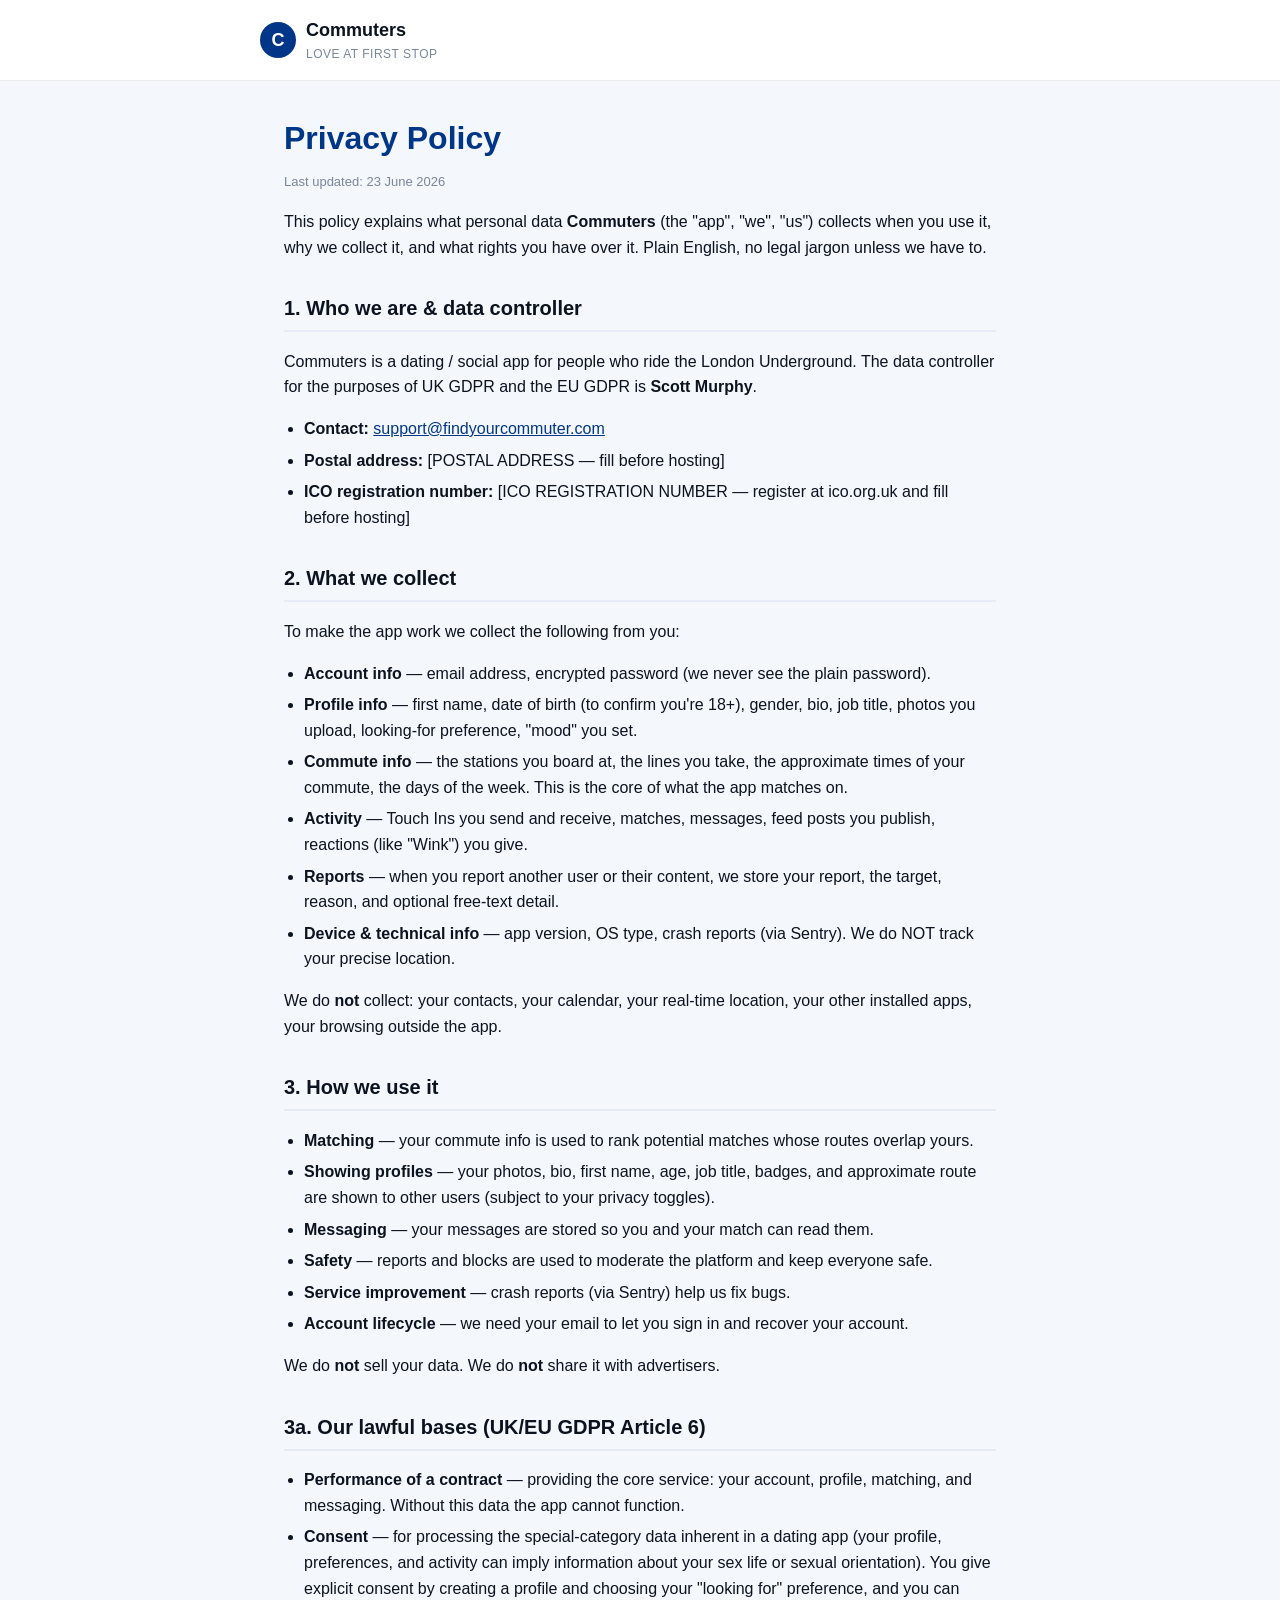
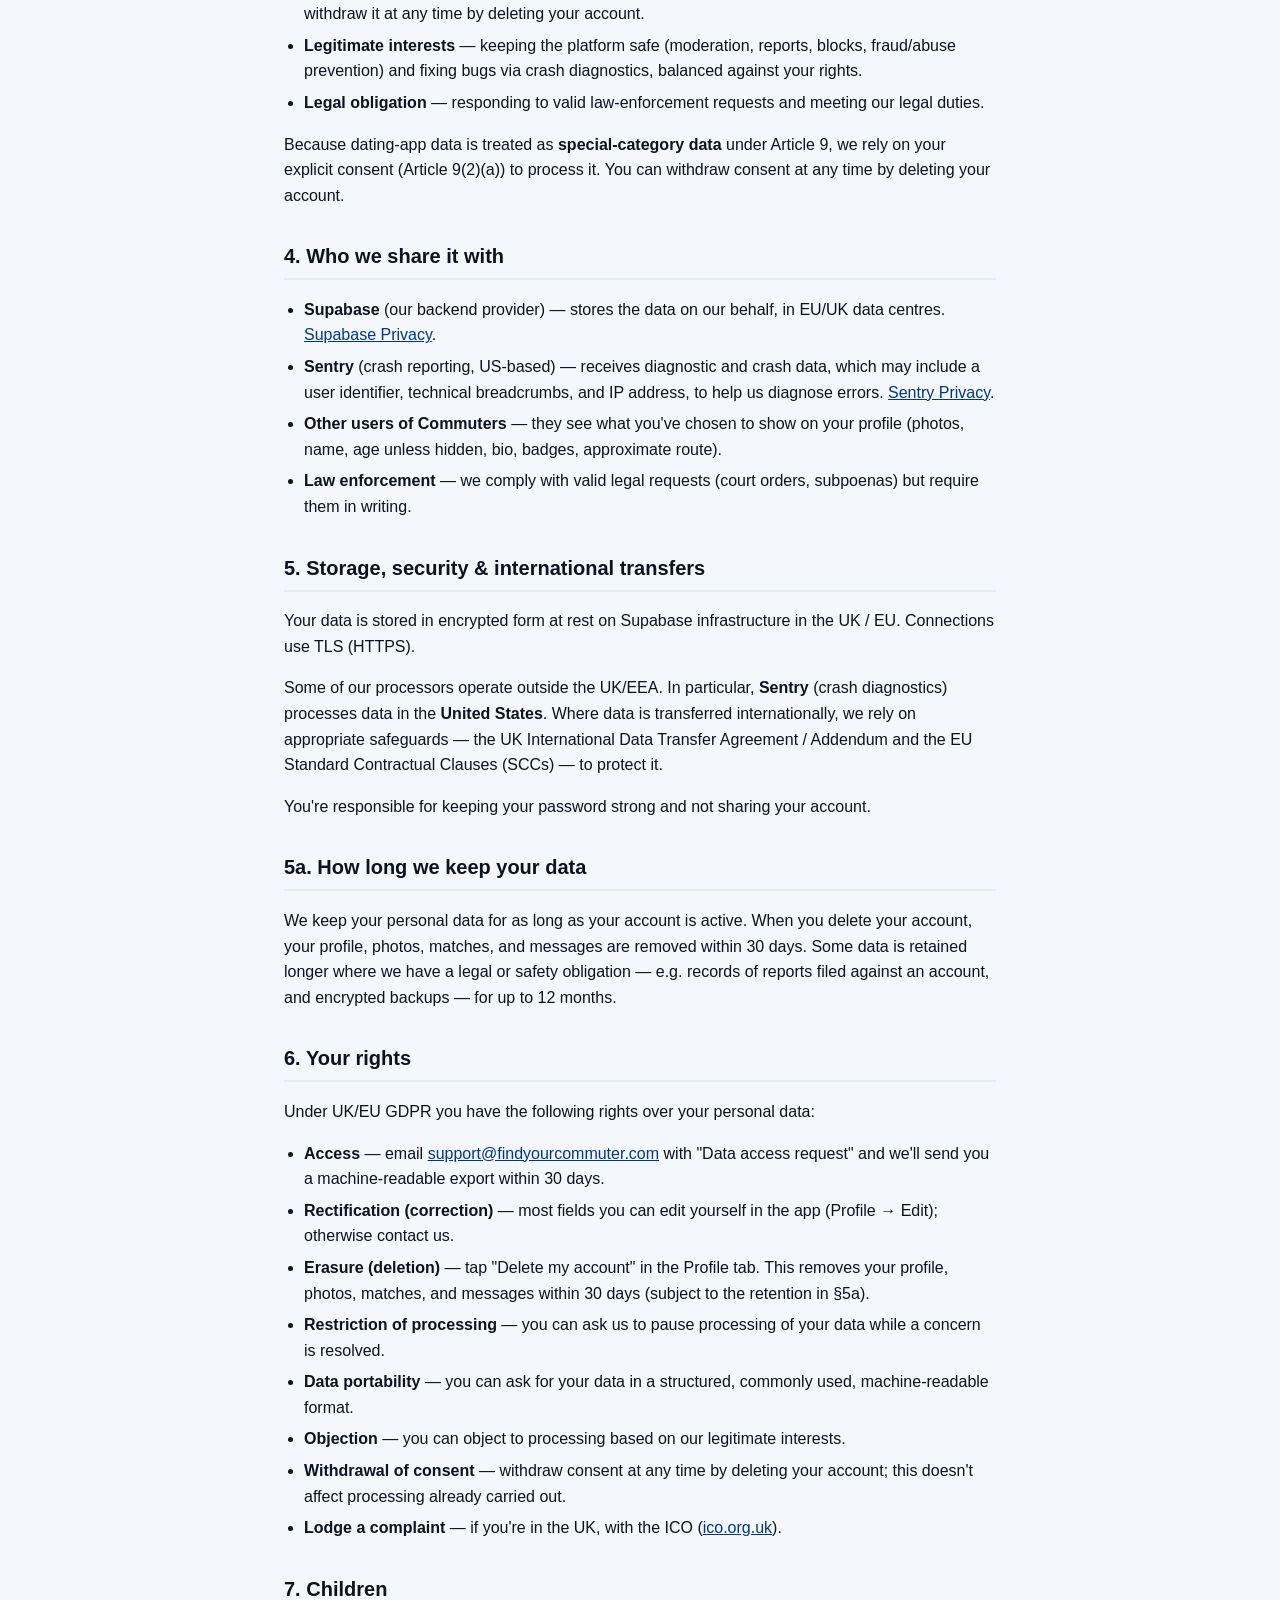
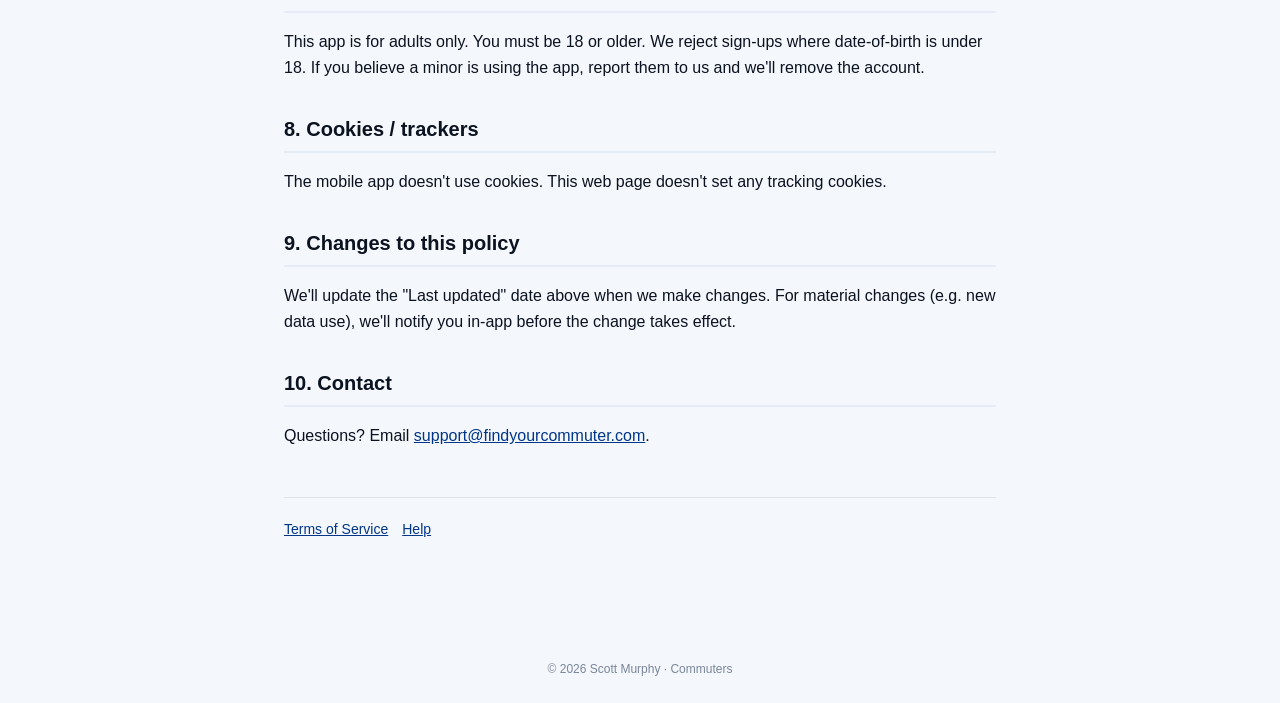
==== privacy.html @ c4fc3724 "Commuters legal pages (privacy, terms, help)" ====
<!DOCTYPE html>
<html lang="en">
<head>
  <meta charset="UTF-8">
  <meta name="viewport" content="width=device-width, initial-scale=1.0">
  <title>Privacy Policy · Commuters</title>
  <link rel="stylesheet" href="_style.css">
</head>
<body>
  <header>
    <div class="brand">
      <div class="dot">C</div>
      <div>
        <h1>Commuters</h1>
        <div class="tag">Love at First Stop</div>
      </div>
    </div>
  </header>
  <main>
    <h1>Privacy Policy</h1>
    <p class="updated">Last updated: 23 June 2026</p>

    <p>This policy explains what personal data <strong>Commuters</strong> (the "app", "we", "us") collects when you use it, why we collect it, and what rights you have over it. Plain English, no legal jargon unless we have to.</p>

    <h2>1. Who we are &amp; data controller</h2>
    <p>Commuters is a dating / social app for people who ride the London Underground. The data controller for the purposes of UK GDPR and the EU GDPR is <strong>Scott Murphy</strong>.</p>
    <ul>
      <li><strong>Contact:</strong> <a href="mailto:support@findyourcommuter.com">support@findyourcommuter.com</a></li>
      <li><strong>Postal address:</strong> [POSTAL ADDRESS — fill before hosting]</li>
      <li><strong>ICO registration number:</strong> [ICO REGISTRATION NUMBER — register at ico.org.uk and fill before hosting]</li>
    </ul>

    <h2>2. What we collect</h2>
    <p>To make the app work we collect the following from you:</p>
    <ul>
      <li><strong>Account info</strong> — email address, encrypted password (we never see the plain password).</li>
      <li><strong>Profile info</strong> — first name, date of birth (to confirm you're 18+), gender, bio, job title, photos you upload, looking-for preference, "mood" you set.</li>
      <li><strong>Commute info</strong> — the stations you board at, the lines you take, the approximate times of your commute, the days of the week. This is the core of what the app matches on.</li>
      <li><strong>Activity</strong> — Touch Ins you send and receive, matches, messages, feed posts you publish, reactions (like "Wink") you give.</li>
      <li><strong>Reports</strong> — when you report another user or their content, we store your report, the target, reason, and optional free-text detail.</li>
      <li><strong>Device & technical info</strong> — app version, OS type, crash reports (via Sentry). We do NOT track your precise location.</li>
    </ul>
    <p>We do <strong>not</strong> collect: your contacts, your calendar, your real-time location, your other installed apps, your browsing outside the app.</p>

    <h2>3. How we use it</h2>
    <ul>
      <li><strong>Matching</strong> — your commute info is used to rank potential matches whose routes overlap yours.</li>
      <li><strong>Showing profiles</strong> — your photos, bio, first name, age, job title, badges, and approximate route are shown to other users (subject to your privacy toggles).</li>
      <li><strong>Messaging</strong> — your messages are stored so you and your match can read them.</li>
      <li><strong>Safety</strong> — reports and blocks are used to moderate the platform and keep everyone safe.</li>
      <li><strong>Service improvement</strong> — crash reports (via Sentry) help us fix bugs.</li>
      <li><strong>Account lifecycle</strong> — we need your email to let you sign in and recover your account.</li>
    </ul>
    <p>We do <strong>not</strong> sell your data. We do <strong>not</strong> share it with advertisers.</p>

    <h2>3a. Our lawful bases (UK/EU GDPR Article 6)</h2>
    <ul>
      <li><strong>Performance of a contract</strong> — providing the core service: your account, profile, matching, and messaging. Without this data the app cannot function.</li>
      <li><strong>Consent</strong> — for processing the special-category data inherent in a dating app (your profile, preferences, and activity can imply information about your sex life or sexual orientation). You give explicit consent by creating a profile and choosing your "looking for" preference, and you can withdraw it at any time by deleting your account.</li>
      <li><strong>Legitimate interests</strong> — keeping the platform safe (moderation, reports, blocks, fraud/abuse prevention) and fixing bugs via crash diagnostics, balanced against your rights.</li>
      <li><strong>Legal obligation</strong> — responding to valid law-enforcement requests and meeting our legal duties.</li>
    </ul>
    <p>Because dating-app data is treated as <strong>special-category data</strong> under Article 9, we rely on your explicit consent (Article 9(2)(a)) to process it. You can withdraw consent at any time by deleting your account.</p>

    <h2>4. Who we share it with</h2>
    <ul>
      <li><strong>Supabase</strong> (our backend provider) — stores the data on our behalf, in EU/UK data centres. <a href="https://supabase.com/privacy" target="_blank" rel="noopener">Supabase Privacy</a>.</li>
      <li><strong>Sentry</strong> (crash reporting, US-based) — receives diagnostic and crash data, which may include a user identifier, technical breadcrumbs, and IP address, to help us diagnose errors. <a href="https://sentry.io/privacy/" target="_blank" rel="noopener">Sentry Privacy</a>.</li>
      <li><strong>Other users of Commuters</strong> — they see what you've chosen to show on your profile (photos, name, age unless hidden, bio, badges, approximate route).</li>
      <li><strong>Law enforcement</strong> — we comply with valid legal requests (court orders, subpoenas) but require them in writing.</li>
    </ul>

    <h2>5. Storage, security & international transfers</h2>
    <p>Your data is stored in encrypted form at rest on Supabase infrastructure in the UK / EU. Connections use TLS (HTTPS).</p>
    <p>Some of our processors operate outside the UK/EEA. In particular, <strong>Sentry</strong> (crash diagnostics) processes data in the <strong>United States</strong>. Where data is transferred internationally, we rely on appropriate safeguards — the UK International Data Transfer Agreement / Addendum and the EU Standard Contractual Clauses (SCCs) — to protect it.</p>
    <p>You're responsible for keeping your password strong and not sharing your account.</p>

    <h2>5a. How long we keep your data</h2>
    <p>We keep your personal data for as long as your account is active. When you delete your account, your profile, photos, matches, and messages are removed within 30 days. Some data is retained longer where we have a legal or safety obligation — e.g. records of reports filed against an account, and encrypted backups — for up to 12 months.</p>

    <h2>6. Your rights</h2>
    <p>Under UK/EU GDPR you have the following rights over your personal data:</p>
    <ul>
      <li><strong>Access</strong> — email <a href="mailto:support@findyourcommuter.com">support@findyourcommuter.com</a> with "Data access request" and we'll send you a machine-readable export within 30 days.</li>
      <li><strong>Rectification (correction)</strong> — most fields you can edit yourself in the app (Profile → Edit); otherwise contact us.</li>
      <li><strong>Erasure (deletion)</strong> — tap "Delete my account" in the Profile tab. This removes your profile, photos, matches, and messages within 30 days (subject to the retention in §5a).</li>
      <li><strong>Restriction of processing</strong> — you can ask us to pause processing of your data while a concern is resolved.</li>
      <li><strong>Data portability</strong> — you can ask for your data in a structured, commonly used, machine-readable format.</li>
      <li><strong>Objection</strong> — you can object to processing based on our legitimate interests.</li>
      <li><strong>Withdrawal of consent</strong> — withdraw consent at any time by deleting your account; this doesn't affect processing already carried out.</li>
      <li><strong>Lodge a complaint</strong> — if you're in the UK, with the ICO (<a href="https://ico.org.uk" target="_blank" rel="noopener">ico.org.uk</a>).</li>
    </ul>

    <h2>7. Children</h2>
    <p>This app is for adults only. You must be 18 or older. We reject sign-ups where date-of-birth is under 18. If you believe a minor is using the app, report them to us and we'll remove the account.</p>

    <h2>8. Cookies / trackers</h2>
    <p>The mobile app doesn't use cookies. This web page doesn't set any tracking cookies.</p>

    <h2>9. Changes to this policy</h2>
    <p>We'll update the "Last updated" date above when we make changes. For material changes (e.g. new data use), we'll notify you in-app before the change takes effect.</p>

    <h2>10. Contact</h2>
    <p>Questions? Email <a href="mailto:support@findyourcommuter.com">support@findyourcommuter.com</a>.</p>

    <nav class="crosslinks">
      <a href="terms.html">Terms of Service</a>
      <a href="help.html">Help</a>
    </nav>
  </main>
  <footer>© 2026 Scott Murphy · Commuters</footer>
</body>
</html>
---- _style.css ----
/* Shared style for Commuters legal pages */
:root {
  --primary: #003688;
  --primary-soft: #E6ECF7;
  --ink: #0B1220;
  --ink-2: #3A4558;
  --ink-3: #7A869A;
  --bg: #F4F7FB;
  --touchin: #E8593C;
  --hair: rgba(0,0,0,0.08);
}
* { box-sizing: border-box; }
body {
  margin: 0;
  font-family: -apple-system, BlinkMacSystemFont, "Segoe UI", Roboto, "Helvetica Neue", Arial, sans-serif;
  color: var(--ink);
  background: var(--bg);
  line-height: 1.6;
}
header {
  background: white;
  border-bottom: 1px solid var(--hair);
  padding: 16px 24px;
  position: sticky;
  top: 0;
  z-index: 10;
}
header .brand {
  display: flex;
  align-items: center;
  gap: 10px;
  max-width: 760px;
  margin: 0 auto;
}
header .dot {
  width: 36px;
  height: 36px;
  background: var(--primary);
  border-radius: 50%;
  display: grid;
  place-items: center;
  color: white;
  font-weight: 700;
  font-size: 18px;
}
header h1 {
  margin: 0;
  font-size: 18px;
  font-weight: 700;
}
header .tag {
  color: var(--ink-3);
  font-size: 12px;
  letter-spacing: 0.5px;
  text-transform: uppercase;
}
main {
  max-width: 760px;
  margin: 0 auto;
  padding: 32px 24px 96px;
}
main h1 {
  font-size: 32px;
  margin: 0 0 8px;
  color: var(--primary);
}
main p.updated {
  color: var(--ink-3);
  font-size: 13px;
  margin-top: 0;
}
main h2 {
  font-size: 20px;
  margin-top: 32px;
  color: var(--ink);
  border-bottom: 2px solid var(--primary-soft);
  padding-bottom: 6px;
}
main h3 {
  font-size: 16px;
  margin-top: 20px;
  color: var(--ink);
}
main a {
  color: var(--primary);
}
main ul { padding-left: 20px; }
main li { margin-bottom: 6px; }
main code {
  background: var(--primary-soft);
  padding: 2px 6px;
  border-radius: 4px;
  font-size: 13px;
}
nav.crosslinks {
  display: flex;
  gap: 14px;
  margin-top: 48px;
  padding-top: 20px;
  border-top: 1px solid var(--hair);
  font-size: 14px;
}
footer {
  text-align: center;
  color: var(--ink-3);
  font-size: 12px;
  padding: 24px;
}
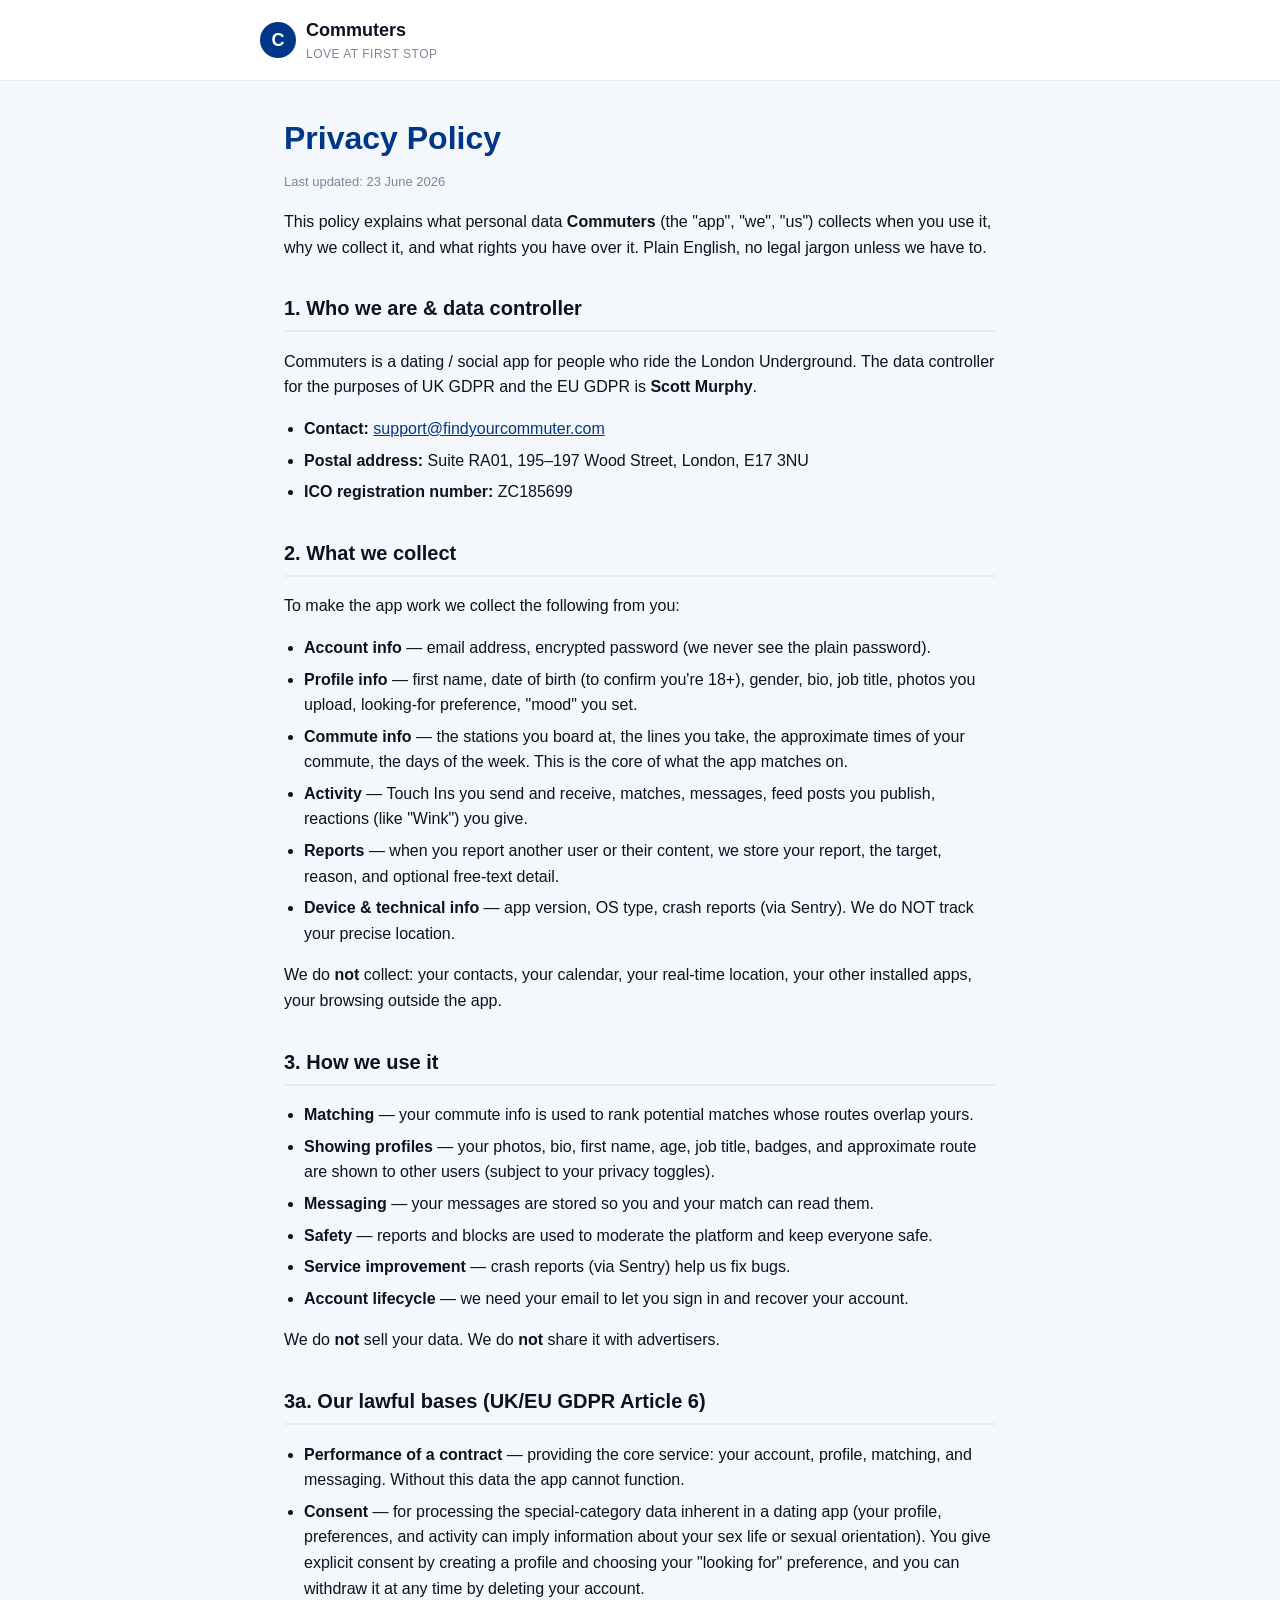
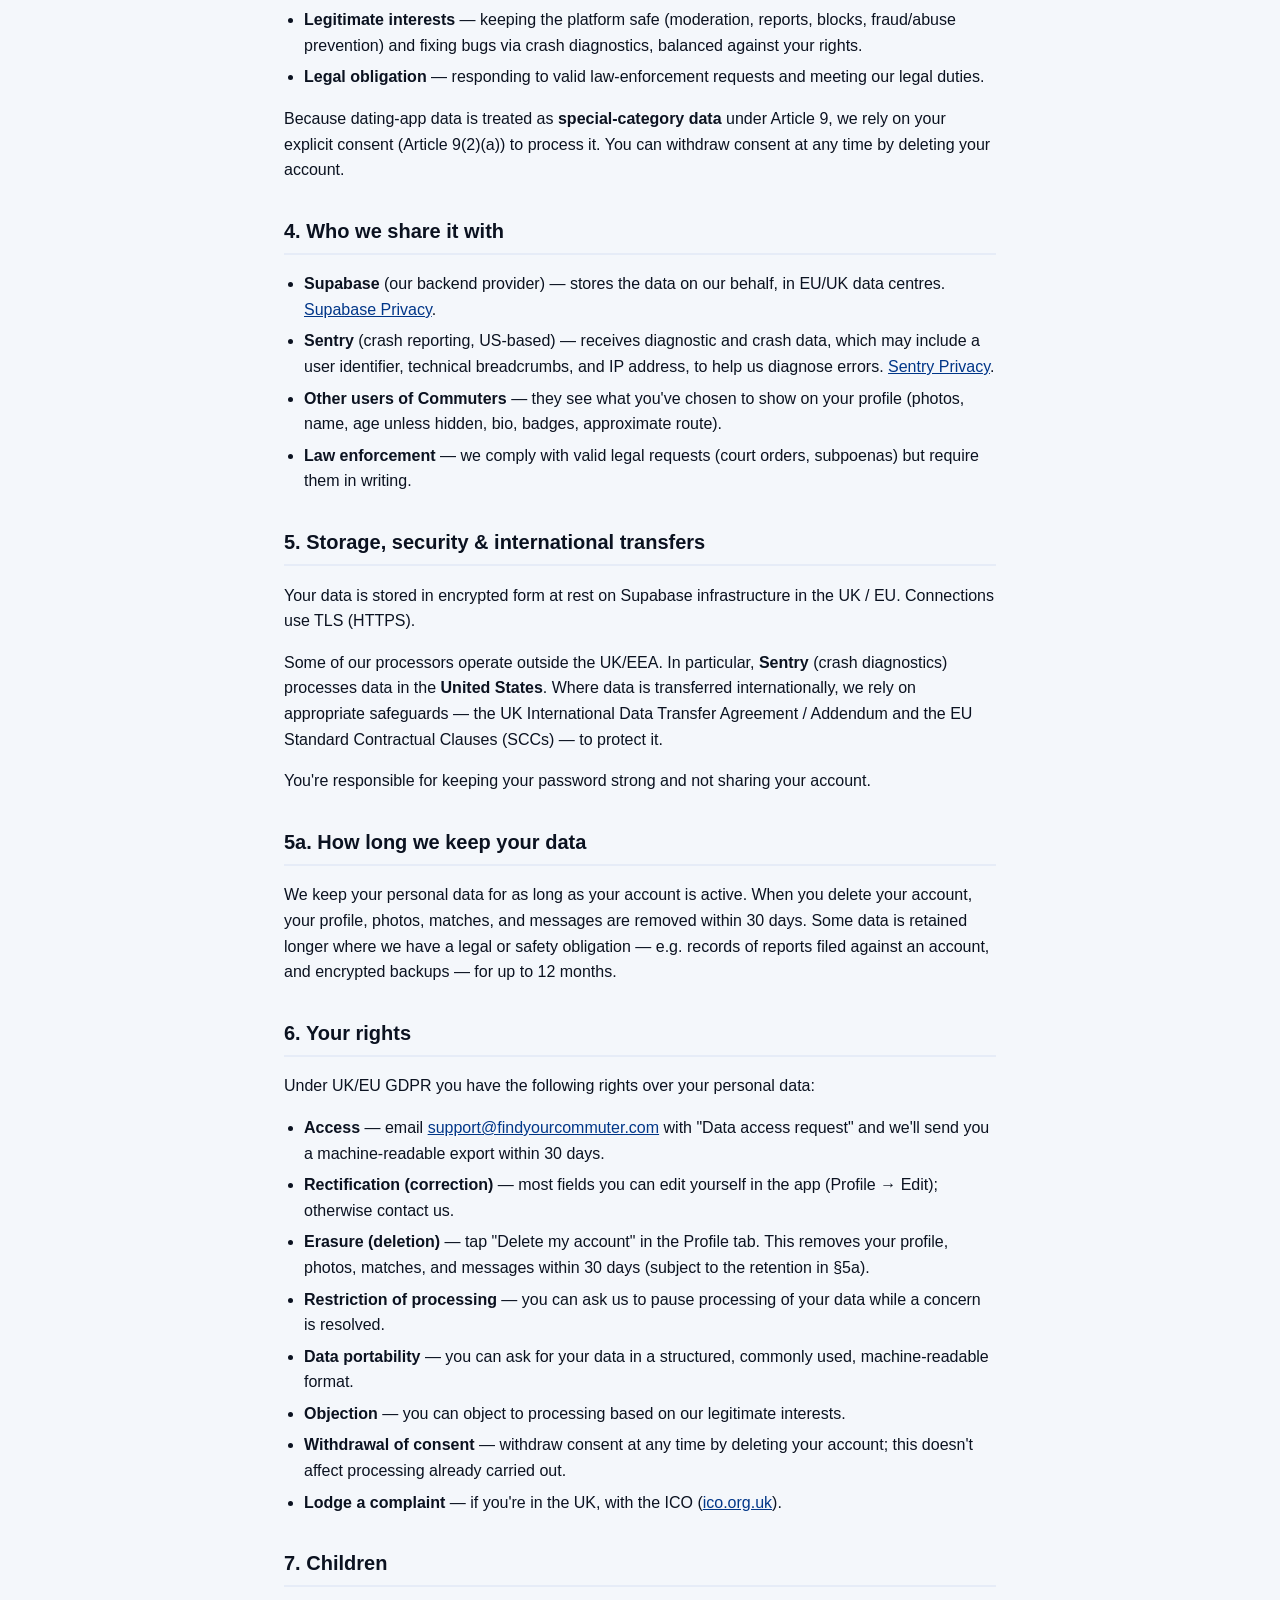
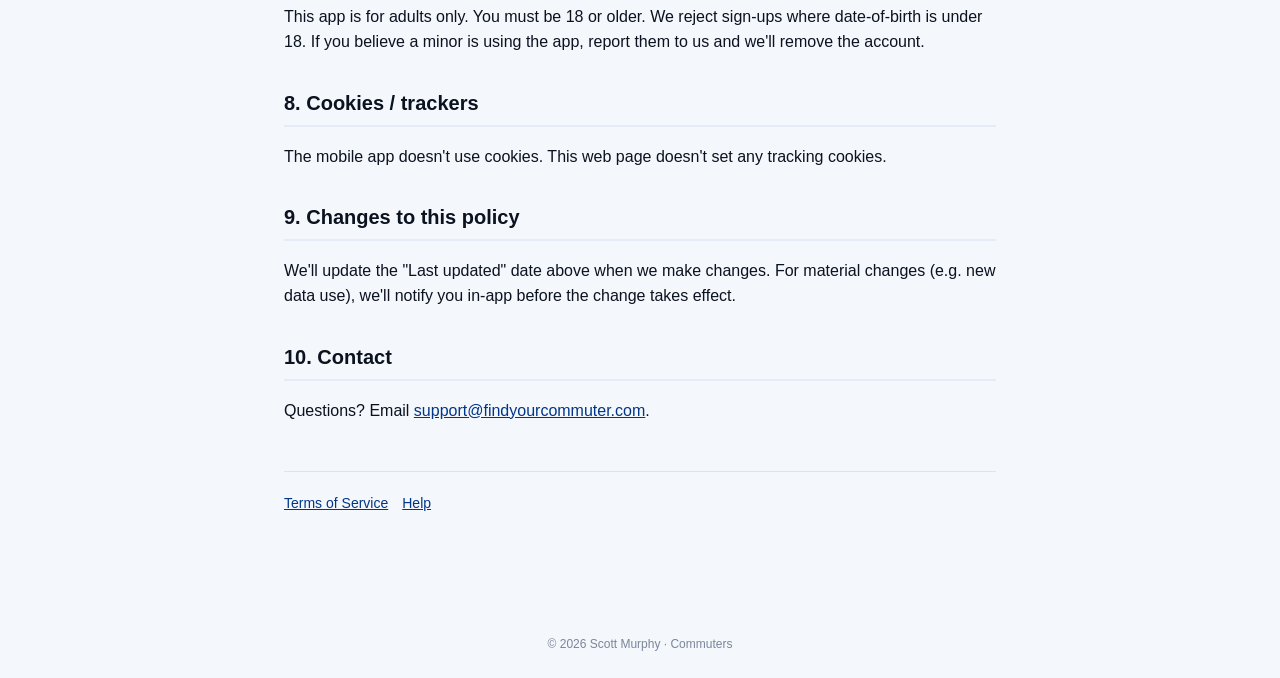
==== commit 83cc9961: "Fill data controller address + ICO registration number" ====
--- a/privacy.html
+++ b/privacy.html
@@ -26,8 +26,8 @@
     <p>Commuters is a dating / social app for people who ride the London Underground. The data controller for the purposes of UK GDPR and the EU GDPR is <strong>Scott Murphy</strong>.</p>
     <ul>
       <li><strong>Contact:</strong> <a href="mailto:support@findyourcommuter.com">support@findyourcommuter.com</a></li>
-      <li><strong>Postal address:</strong> [POSTAL ADDRESS — fill before hosting]</li>
-      <li><strong>ICO registration number:</strong> [ICO REGISTRATION NUMBER — register at ico.org.uk and fill before hosting]</li>
+      <li><strong>Postal address:</strong> Suite RA01, 195–197 Wood Street, London, E17 3NU</li>
+      <li><strong>ICO registration number:</strong> ZC185699</li>
     </ul>
 
     <h2>2. What we collect</h2>
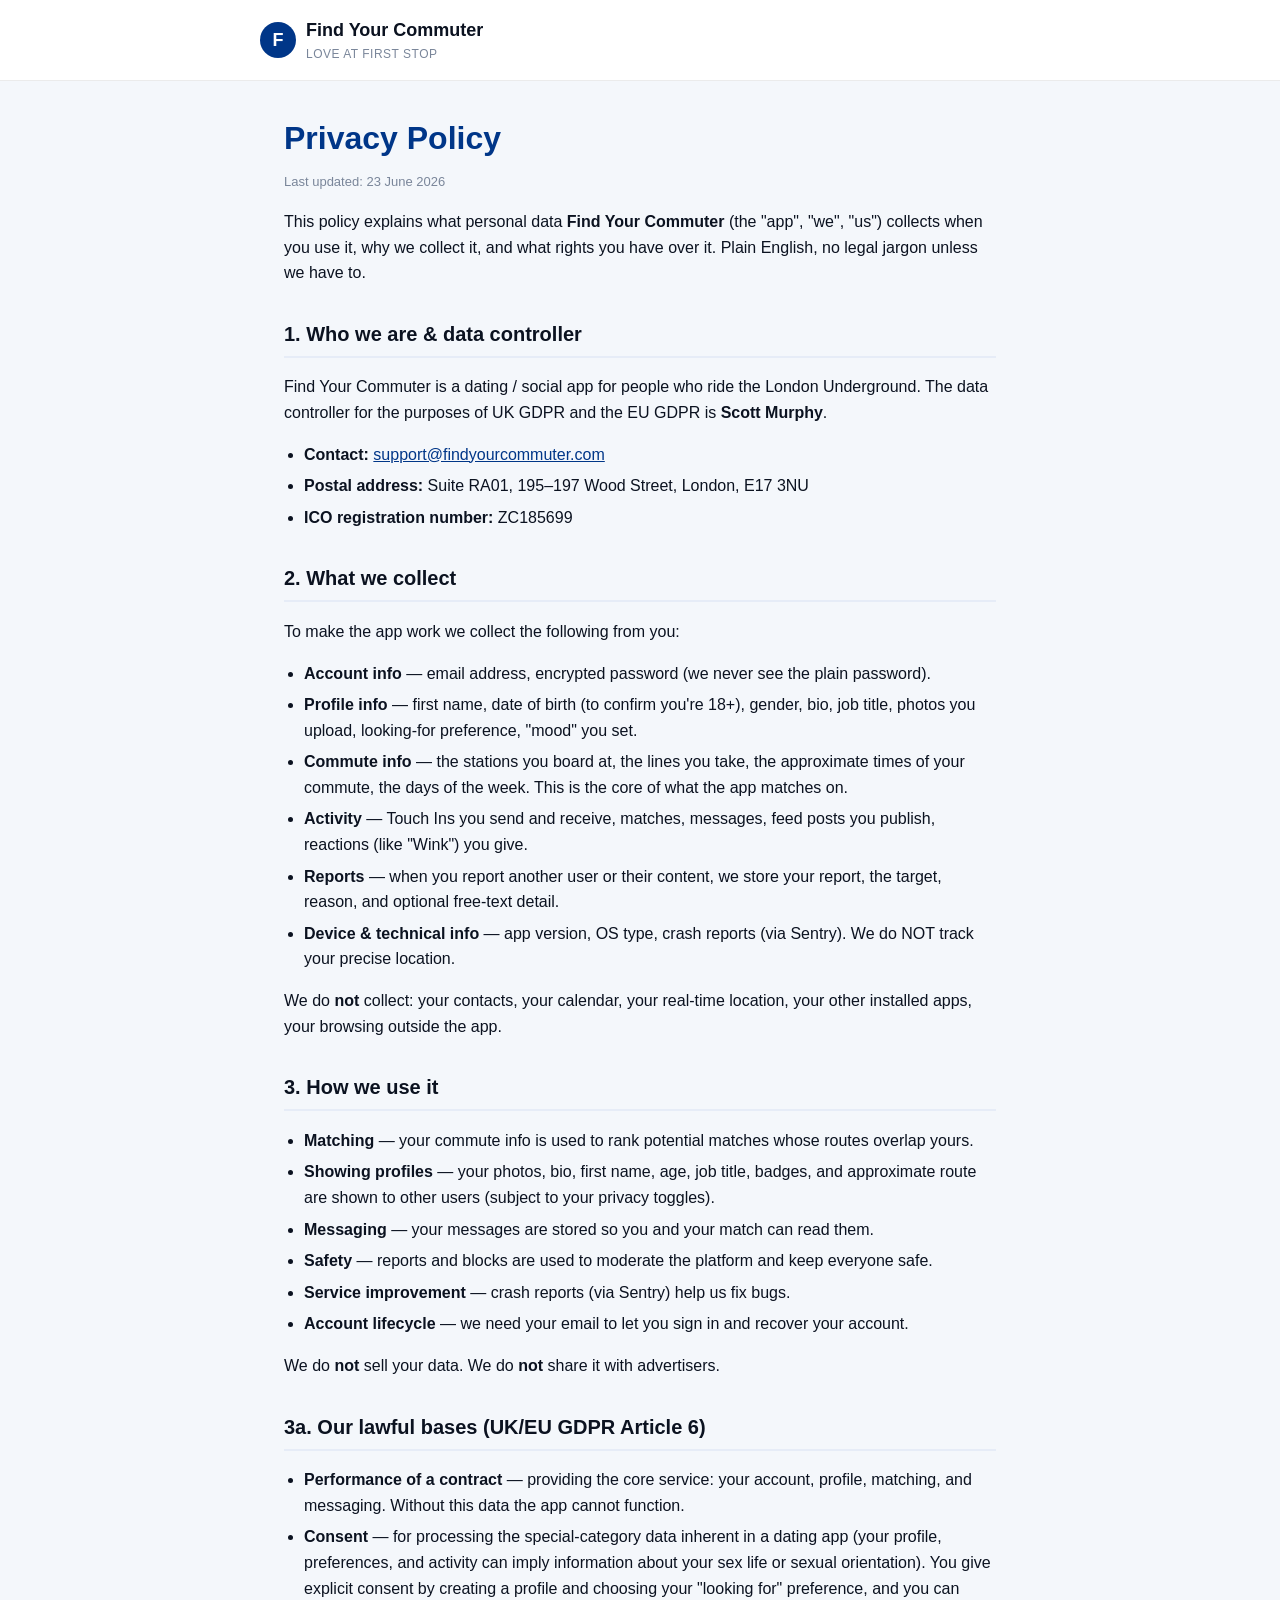
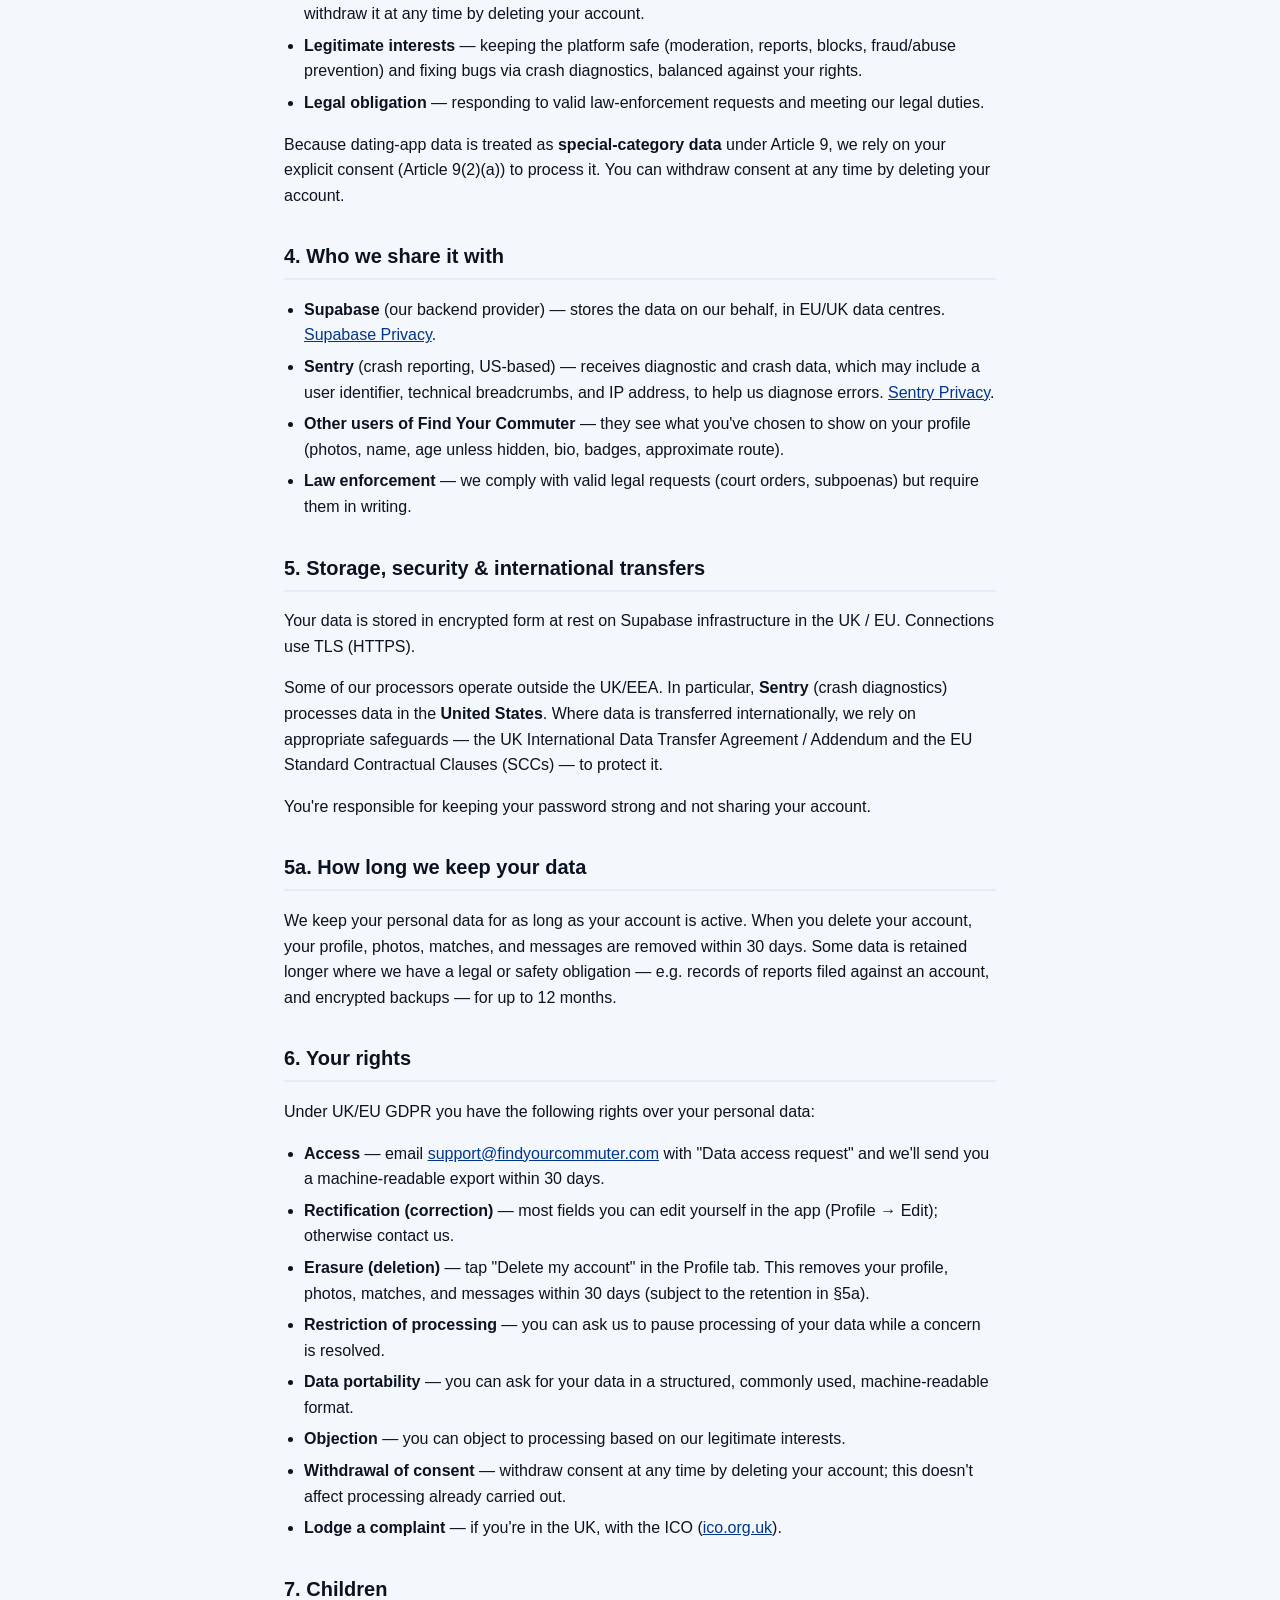
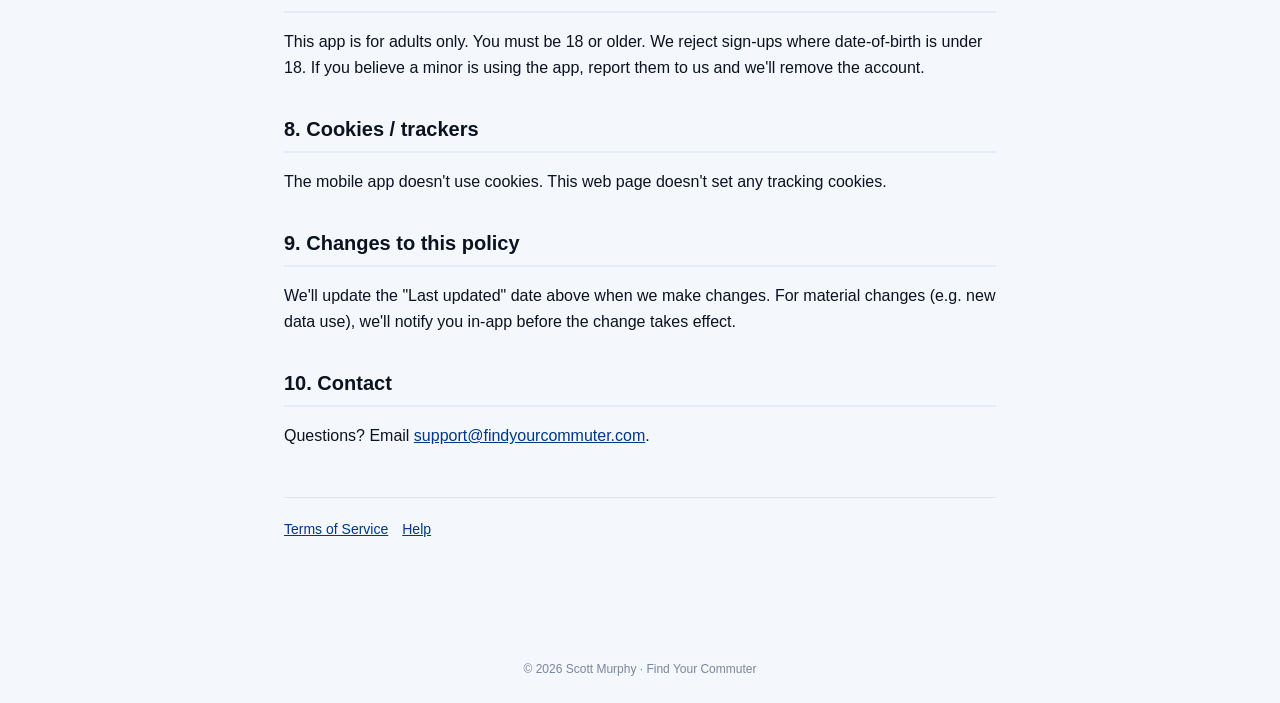
==== commit d1891cf6: "Rebrand: Commuters -> Find Your Commuter across legal pages" ====
--- a/privacy.html
+++ b/privacy.html
@@ -3,15 +3,15 @@
 <head>
   <meta charset="UTF-8">
   <meta name="viewport" content="width=device-width, initial-scale=1.0">
-  <title>Privacy Policy · Commuters</title>
+  <title>Privacy Policy · Find Your Commuter</title>
   <link rel="stylesheet" href="_style.css">
 </head>
 <body>
   <header>
     <div class="brand">
-      <div class="dot">C</div>
+      <div class="dot">F</div>
       <div>
-        <h1>Commuters</h1>
+        <h1>Find Your Commuter</h1>
         <div class="tag">Love at First Stop</div>
       </div>
     </div>
@@ -20,10 +20,10 @@
     <h1>Privacy Policy</h1>
     <p class="updated">Last updated: 23 June 2026</p>
 
-    <p>This policy explains what personal data <strong>Commuters</strong> (the "app", "we", "us") collects when you use it, why we collect it, and what rights you have over it. Plain English, no legal jargon unless we have to.</p>
+    <p>This policy explains what personal data <strong>Find Your Commuter</strong> (the "app", "we", "us") collects when you use it, why we collect it, and what rights you have over it. Plain English, no legal jargon unless we have to.</p>
 
     <h2>1. Who we are &amp; data controller</h2>
-    <p>Commuters is a dating / social app for people who ride the London Underground. The data controller for the purposes of UK GDPR and the EU GDPR is <strong>Scott Murphy</strong>.</p>
+    <p>Find Your Commuter is a dating / social app for people who ride the London Underground. The data controller for the purposes of UK GDPR and the EU GDPR is <strong>Scott Murphy</strong>.</p>
     <ul>
       <li><strong>Contact:</strong> <a href="mailto:support@findyourcommuter.com">support@findyourcommuter.com</a></li>
       <li><strong>Postal address:</strong> Suite RA01, 195–197 Wood Street, London, E17 3NU</li>
@@ -66,7 +66,7 @@
     <ul>
       <li><strong>Supabase</strong> (our backend provider) — stores the data on our behalf, in EU/UK data centres. <a href="https://supabase.com/privacy" target="_blank" rel="noopener">Supabase Privacy</a>.</li>
       <li><strong>Sentry</strong> (crash reporting, US-based) — receives diagnostic and crash data, which may include a user identifier, technical breadcrumbs, and IP address, to help us diagnose errors. <a href="https://sentry.io/privacy/" target="_blank" rel="noopener">Sentry Privacy</a>.</li>
-      <li><strong>Other users of Commuters</strong> — they see what you've chosen to show on your profile (photos, name, age unless hidden, bio, badges, approximate route).</li>
+      <li><strong>Other users of Find Your Commuter</strong> — they see what you've chosen to show on your profile (photos, name, age unless hidden, bio, badges, approximate route).</li>
       <li><strong>Law enforcement</strong> — we comply with valid legal requests (court orders, subpoenas) but require them in writing.</li>
     </ul>
 
@@ -108,6 +108,6 @@
       <a href="help.html">Help</a>
     </nav>
   </main>
-  <footer>© 2026 Scott Murphy · Commuters</footer>
+  <footer>© 2026 Scott Murphy · Find Your Commuter</footer>
 </body>
 </html>
